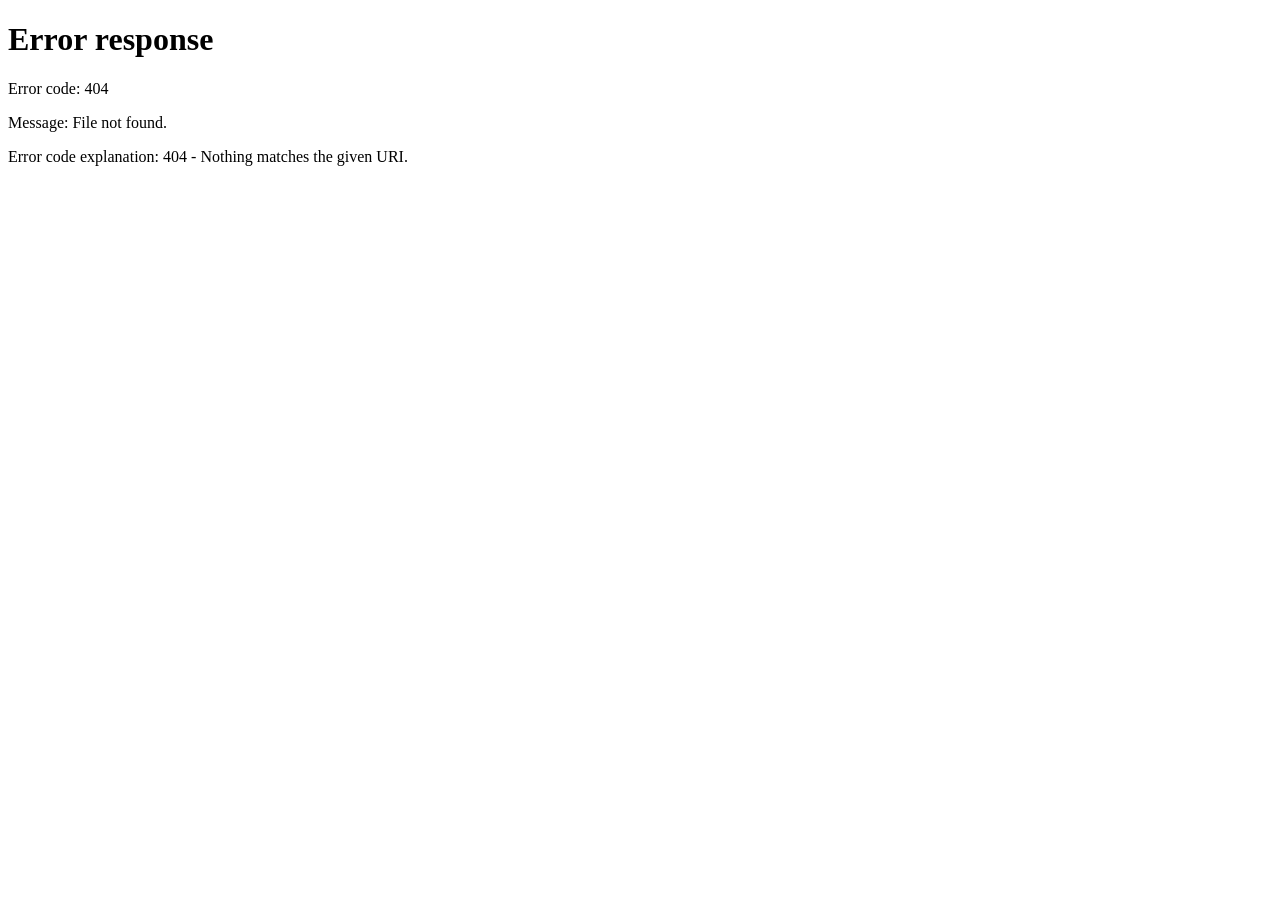
==== buku-kas.html @ f3f01710 "Add files via upload" ====
<!DOCTYPE html>
<html lang="id">
<head>
    <meta charset="UTF-8">
    <meta name="viewport" content="width=device-width, initial-scale=1">
    <meta name="theme-color" content="#27ae60">
    <title>SIFAHMI - Buku Kas</title>
    <style>
        :root {
            color-scheme: light;
            --green: #27ae60;
            --green-dark: #219150;
            --green-light: #e9f8ef;
            --ink: #2c3e50;
            --muted: #7f8c8d;
            --line: #dfe5e8;
            --page: #f4f7f9;
            --white: #ffffff;
            --danger: #e74c3c;
            --blue: #2980b9;
            --purple: #8e44ad;
        }

        * { box-sizing: border-box; margin: 0; padding: 0; }

        html, body {
            height: 100%;
            overflow: hidden;
            background: var(--page);
            color: var(--ink);
            font-family: "Segoe UI", Tahoma, Geneva, Verdana, sans-serif;
        }

        body { display: flex; flex-direction: column; }

        header.top-bar {
            flex-shrink: 0;
            background: var(--white);
            border-bottom: 1px solid var(--line);
            padding: 12px 24px;
            display: flex;
            align-items: center;
            justify-content: space-between;
            z-index: 10;
            box-shadow: 0 2px 10px rgba(0, 0, 0, 0.03);
        }

        .brand-header { display: flex; align-items: center; gap: 12px; }
        .brand-header img { width: 40px; height: 40px; object-fit: contain; }

        .brand-info h1 {
            font-size: 16px;
            color: var(--green);
            font-weight: 800;
            letter-spacing: 0.5px;
            line-height: 1.2;
            display: flex;
            align-items: center;
            gap: 6px;
            flex-wrap: wrap;
        }

        .brand-info h1 span.page-title-text { color: var(--ink); font-weight: 700; }
        .brand-info p { font-size: 10px; color: var(--muted); font-weight: 600; letter-spacing: 0.3px; text-transform: uppercase; margin-top: 2px; }

        .btn-back {
            display: flex;
            align-items: center;
            gap: 6px;
            padding: 8px 14px;
            border: 1px solid var(--line);
            border-radius: 8px;
            background: var(--white);
            color: var(--ink);
            text-decoration: none;
            font-size: 13px;
            font-weight: 600;
            transition: all 0.2s;
        }

        .btn-back:hover { border-color: var(--green); color: var(--green); background: var(--green-light); }

        main.container {
            flex: 1;
            display: flex;
            flex-direction: column;
            min-height: 0;
            max-width: 1100px;
            width: 100%;
            margin: 0 auto;
            padding: 16px;
        }

        .summary-grid {
            flex-shrink: 0;
            display: grid;
            grid-template-columns: repeat(auto-fit, minmax(180px, 1fr));
            gap: 10px;
            margin-bottom: 12px;
        }

        .summary-card {
            background: var(--white);
            border-radius: 12px;
            padding: 12px 14px;
            border: 1px solid var(--line);
            box-shadow: 0 2px 8px rgba(0, 0, 0, 0.02);
        }

        .summary-card label {
            font-size: 10px;
            font-weight: 700;
            color: var(--muted);
            text-transform: uppercase;
            letter-spacing: 0.5px;
            display: block;
            margin-bottom: 4px;
        }

        .summary-card .val { font-size: 16px; font-weight: 800; color: var(--ink); }
        .summary-card.saldo-awal .val { color: #d35400; }
        .summary-card.masuk .val { color: var(--blue); }
        .summary-card.infaq .val { color: var(--purple); }
        .summary-card.keluar .val { color: var(--danger); }
        .summary-card.saldo-akhir { background: var(--green-light); border-color: rgba(39, 174, 96, 0.3); }
        .summary-card.saldo-akhir .val { color: var(--green-dark); font-size: 18px; }

        .page-header {
            flex-shrink: 0;
            display: flex;
            align-items: center;
            justify-content: space-between;
            flex-wrap: wrap;
            gap: 10px;
            margin-bottom: 12px;
        }

        .action-buttons { display: flex; gap: 8px; flex-wrap: wrap; }

        .btn {
            min-height: 38px;
            padding: 0 14px;
            border: 0;
            border-radius: 8px;
            font: inherit;
            font-size: 13px;
            font-weight: 700;
            cursor: pointer;
            transition: all .2s;
            display: inline-flex;
            align-items: center;
            justify-content: center;
            gap: 6px;
        }

        .btn-primary { background: var(--green); color: #fff; }
        .btn-primary:hover { background: var(--green-dark); }
        .btn-infaq { background: var(--purple); color: #fff; }
        .btn-infaq:hover { background: #732d91; }
        .btn-secondary { background: #f0f3f5; color: var(--muted); }
        .btn-secondary:hover { background: #e2e7eb; color: var(--ink); }

        .card {
            flex: 1;
            display: flex;
            flex-direction: column;
            min-height: 0;
            background: var(--white);
            border-radius: 14px;
            padding: 16px;
            border: 1px solid var(--line);
            box-shadow: 0 4px 16px rgba(0, 0, 0, 0.03);
        }

        .filter-toolbar {
            flex-shrink: 0;
            display: flex;
            align-items: center;
            justify-content: space-between;
            gap: 10px;
            margin-bottom: 12px;
            flex-wrap: wrap;
        }

        .left-filters { display: flex; align-items: center; gap: 10px; flex-wrap: wrap; }

        .tab-group { display: flex; gap: 4px; background: #f0f3f5; padding: 3px; border-radius: 8px; }

        .tab-btn {
            border: 0;
            background: transparent;
            padding: 6px 12px;
            border-radius: 6px;
            font-size: 12px;
            font-weight: 700;
            color: var(--muted);
            cursor: pointer;
            transition: all 0.2s;
        }

        .tab-btn.active { background: var(--white); color: var(--green-dark); box-shadow: 0 1px 4px rgba(0,0,0,0.08); }

        .month-select {
            min-height: 34px;
            padding: 4px 10px;
            border: 1px solid var(--line);
            border-radius: 8px;
            background: #fff;
            color: var(--ink);
            font: inherit;
            font-size: 12px;
            font-weight: 600;
            outline: none;
        }

        .search-input {
            min-width: 180px;
            min-height: 34px;
            padding: 6px 12px;
            border: 1px solid var(--line);
            border-radius: 8px;
            outline: none;
            background: #fff;
            color: var(--ink);
            font: inherit;
            font-size: 12px;
        }

        .search-input:focus, .month-select:focus { border-color: var(--green); box-shadow: 0 0 0 3px rgba(39, 174, 96, .12); }

        .table-responsive {
            flex: 1;
            overflow-y: auto;
            overflow-x: auto;
            border-radius: 8px;
            border: 1px solid var(--line);
        }

        table { width: 100%; border-collapse: collapse; font-size: 13px; text-align: left; background: #fff; }

        th {
            position: sticky;
            top: 0;
            background: #f8fafc;
            color: var(--muted);
            font-weight: 700;
            text-transform: uppercase;
            font-size: 11px;
            letter-spacing: 0.5px;
            padding: 10px 12px;
            border-bottom: 1px solid var(--line);
            white-space: nowrap;
            z-index: 2;
        }

        td { padding: 10px 12px; border-bottom: 1px solid var(--line); color: var(--ink); vertical-align: middle; }

        tr.row-saldo-awal { background: #fffdf5; font-weight: 700; }
        tr.row-saldo-awal td { color: #d35400; border-bottom: 2px solid #f9e79f; }
        tr:last-child td { border-bottom: 0; }
        tr:hover td { background: #fcfdfe; }

        .badge-type { display: inline-block; padding: 3px 8px; border-radius: 10px; font-size: 10px; font-weight: 700; text-transform: uppercase; }
        .type-masuk { background: #e9f8ef; color: #1e8449; }
        .type-infaq { background: #f4ecf7; color: #8e44ad; }
        .type-keluar { background: #fdecea; color: #a93226; }
        .type-saldo { background: #fef5e7; color: #d35400; }

        .amount-in { color: #27ae60; font-weight: 700; }
        .amount-infaq { color: #8e44ad; font-weight: 700; }
        .amount-out { color: #e74c3c; font-weight: 700; }
        .amount-saldo { color: #d35400; font-weight: 700; }

        .btn-action-del {
            padding: 4px 8px;
            border: 1px solid #fadbd8;
            background: #fdecea;
            color: var(--danger);
            border-radius: 6px;
            cursor: pointer;
            font-size: 11px;
            font-weight: 600;
        }

        .btn-action-del:hover { background: var(--danger); color: #fff; }

        .modal-overlay {
            position: fixed;
            inset: 0;
            background: rgba(0, 0, 0, 0.45);
            backdrop-filter: blur(4px);
            display: grid;
            place-items: center;
            z-index: 1000;
            padding: 16px;
            opacity: 0;
            visibility: hidden;
            transition: all 0.25s ease;
        }

        .modal-overlay.active { opacity: 1; visibility: visible; }

        .modal-card {
            background: #fff;
            width: min(100%, 520px);
            max-height: 90vh;
            border-radius: 16px;
            box-shadow: 0 15px 35px rgba(0, 0, 0, 0.2);
            display: flex;
            flex-direction: column;
            overflow: hidden;
            transform: scale(0.95);
            transition: transform 0.25s ease;
        }

        .modal-overlay.active .modal-card { transform: scale(1); }

        .modal-header {
            flex-shrink: 0;
            padding: 14px 18px;
            border-bottom: 1px solid var(--line);
            display: flex;
            align-items: center;
            justify-content: space-between;
        }

        .modal-header h3 { font-size: 16px; color: var(--ink); font-weight: 700; }

        .btn-close-modal {
            background: transparent;
            border: none;
            font-size: 20px;
            color: var(--muted);
            cursor: pointer;
            padding: 2px 6px;
            border-radius: 6px;
        }

        .btn-close-modal:hover { background: #f0f3f5; color: var(--ink); }
        .modal-body { flex: 1; overflow-y: auto; padding: 16px 18px; }

        .field { margin-bottom: 12px; }

        label { display: block; margin-bottom: 5px; font-size: 12px; font-weight: 600; color: var(--ink); }
        label span.req { color: var(--danger); }

        input, select, textarea {
            width: 100%;
            min-height: 40px;
            padding: 8px 12px;
            border: 1px solid var(--line);
            border-radius: 8px;
            outline: none;
            background: #fff;
            color: var(--ink);
            font: inherit;
            font-size: 13px;
        }

        textarea { min-height: 60px; resize: vertical; }

        input:focus, select:focus, textarea:focus { border-color: var(--green); box-shadow: 0 0 0 3px rgba(39, 174, 96, .12); }

        .modal-footer {
            flex-shrink: 0;
            padding: 12px 18px;
            border-top: 1px solid var(--line);
            background: #fdfdfd;
            display: flex;
            justify-content: flex-end;
            gap: 8px;
        }

        .message { margin-bottom: 14px; padding: 10px 12px; border-radius: 8px; font-size: 12px; line-height: 1.4; }
        .message[hidden] { display: none !important; }
        .message.error { background: #fdecea; color: #a93226; border: 1px solid #fadbd8; }
        .message.success { background: #e9f8ef; color: #1e8449; border: 1px solid #d4efdf; }

        footer {
            flex-shrink: 0;
            background: var(--white);
            border-top: 1px solid var(--line);
            padding: 12px 16px;
            color: #95a5a6;
            text-align: center;
            font-size: 11px;
            line-height: 1.6;
        }
        footer strong { color: var(--muted); }
    </style>
</head>
<body>

    <header class="top-bar">
        <div class="brand-header">
            <img src="logo.png" alt="Logo YNHQ">
            <div class="brand-info">
                <h1>SIFAHMI <span class="page-title-text">- BUKU KAS</span></h1>
                <p>SYSTEM INFORMASI HAFALAN &amp; MUTABAAH ISLAMI</p>
            </div>
        </div>

        <div class="nav-actions">
            <a href="dashboard.html" class="btn-back">
                <svg width="16" height="16" viewBox="0 0 24 24" fill="none" stroke="currentColor" stroke-width="2.5" stroke-linecap="round" stroke-linejoin="round"><line x1="19" y1="12" x2="5" y2="12"/><polyline points="12 19 5 12 12 5"/></svg>
                <span>Dashboard</span>
            </a>
        </div>
    </header>

    <main class="container">
        
        <section class="summary-grid">
            <div class="summary-card saldo-awal">
                <label id="lbl-saldo-awal">Saldo Awal (Tgl 1)</label>
                <div class="val" id="summary-saldo-awal">Rp 0</div>
            </div>
            <div class="summary-card masuk">
                <label>Pemasukan Reguler</label>
                <div class="val" id="summary-masuk">Rp 0</div>
            </div>
            <div class="summary-card infaq">
                <label>Infaq &amp; Sedekah</label>
                <div class="val" id="summary-infaq">Rp 0</div>
            </div>
            <div class="summary-card keluar">
                <label>Pengeluaran</label>
                <div class="val" id="summary-keluar">Rp 0</div>
            </div>
            <div class="summary-card saldo-akhir">
                <label>Total Saldo Akhir</label>
                <div class="val" id="summary-saldo-akhir">Rp 0</div>
            </div>
        </section>

        <div class="page-header">
            <h2 style="font-size: 17px;">Buku Kas Utama &amp; Infaq</h2>
            <div class="action-buttons">
                <button class="btn btn-infaq" id="btn-open-infaq" type="button">
                    <svg width="16" height="16" viewBox="0 0 24 24" fill="none" stroke="currentColor" stroke-width="2.5" stroke-linecap="round" stroke-linejoin="round"><line x1="12" y1="5" x2="12" y2="19"/><line x1="5" y1="12" x2="19" y2="12"/></svg>
                    <span>+ Input Infaq Santri</span>
                </button>
                <button class="btn btn-primary" id="btn-open-kas" type="button">
                    <svg width="16" height="16" viewBox="0 0 24 24" fill="none" stroke="currentColor" stroke-width="2.5" stroke-linecap="round" stroke-linejoin="round"><line x1="12" y1="5" x2="12" y2="19"/><line x1="5" y1="12" x2="19" y2="12"/></svg>
                    <span>+ Transaksi Reguler</span>
                </button>
            </div>
        </div>

        <div class="message" id="global-alert" hidden></div>

        <section class="card">
            <div class="filter-toolbar">
                <div class="left-filters">
                    <div class="tab-group">
                        <button class="tab-btn active" data-tab="semua">Buku Kas Besar</button>
                        <button class="tab-btn" data-tab="reguler">Kas Reguler</button>
                        <button class="tab-btn" data-tab="infaq">Khusus Infaq</button>
                    </div>

                    <select id="month-filter" class="month-select">
                        <!-- Dynamic Month Filter -->
                    </select>
                </div>

                <input type="text" id="search-input" class="search-input" placeholder="Cari uraian transaksi...">
            </div>

            <div class="table-responsive">
                <table>
                    <thead>
                        <tr>
                            <th>No</th>
                            <th>Tanggal</th>
                            <th>Jenis</th>
                            <th>Donatur / Santri</th>
                            <th>Penerima / Kategori</th>
                            <th>Uraian Keterangan</th>
                            <th style="text-align: right;">Nominal (Rp)</th>
                            <th style="text-align: center;">Aksi</th>
                        </tr>
                    </thead>
                    <tbody id="kas-table-body">
                        <!-- Data Kas via Supabase -->
                    </tbody>
                </table>
            </div>
        </section>
    </main>

    <!-- Modal Transaksi Reguler -->
    <div class="modal-overlay" id="kas-modal" aria-hidden="true">
        <div class="modal-card">
            <div class="modal-header">
                <h3>Form Transaksi Kas Reguler</h3>
                <button type="button" class="btn-close-modal close-kas-modal">&times;</button>
            </div>

            <form id="kas-form" novalidate>
                <div class="modal-body">
                    <div class="message" id="kas-modal-alert" hidden></div>

                    <div class="field">
                        <label for="reg-jenis">Jenis Transaksi <span class="req">*</span></label>
                        <select id="reg-jenis" required>
                            <option value="MASUK">Pemasukan Reguler</option>
                            <option value="KELUAR">Pengeluaran</option>
                        </select>
                    </div>
                    <div class="field">
                        <label for="reg-tanggal">Tanggal Transaksi <span class="req">*</span></label>
                        <input id="reg-tanggal" type="date" required>
                    </div>
                    <div class="field">
                        <label for="reg-kategori">Kategori Transaksi <span class="req">*</span></label>
                        <select id="reg-kategori" required>
                            <option value="SPP / Syahriah">SPP / Syahriah Santri</option>
                            <option value="Pendaftaran">Pendaftaran Santri Baru</option>
                            <option value="Operasional Yayasan">Operasional Yayasan</option>
                            <option value="Konsumsi & Dapur">Konsumsi & Dapur</option>
                            <option value="Listrik & Air">Listrik, Air & Internet</option>
                            <option value="Lain-lain">Lain-lain</option>
                        </select>
                    </div>
                    <div class="field">
                        <label for="reg-nominal">Nominal Transaksi (Rp) <span class="req">*</span></label>
                        <input id="reg-nominal" type="number" min="1" placeholder="Contoh: 150000" required>
                    </div>
                    <div class="field">
                        <label for="reg-keterangan">Keterangan / Uraian <span class="req">*</span></label>
                        <textarea id="reg-keterangan" placeholder="Keterangan lengkap transaksi..." required></textarea>
                    </div>
                </div>

                <div class="modal-footer">
                    <button type="button" class="btn btn-secondary close-kas-modal">Batal</button>
                    <button type="submit" class="btn btn-primary" id="btn-submit-kas">Simpan Transaksi</button>
                </div>
            </form>
        </div>
    </div>

    <!-- Modal Input Infaq -->
    <div class="modal-overlay" id="infaq-modal" aria-hidden="true">
        <div class="modal-card">
            <div class="modal-header">
                <h3>Form Input Infaq Santri</h3>
                <button type="button" class="btn-close-modal close-infaq-modal">&times;</button>
            </div>

            <form id="infaq-form" novalidate>
                <div class="modal-body">
                    <div class="message" id="infaq-modal-alert" hidden></div>

                    <div class="field">
                        <label for="infaq-tanggal">Tanggal <span class="req">*</span></label>
                        <input id="infaq-tanggal" type="date" required>
                    </div>
                    <div class="field">
                        <label for="infaq-santri">Nama Santri <span class="req">*</span></label>
                        <select id="infaq-santri" required>
                            <!-- Diisi via Supabase -->
                        </select>
                    </div>
                    <div class="field">
                        <label for="infaq-nominal">Nominal Infaq (Rp) <span class="req">*</span></label>
                        <input id="infaq-nominal" type="number" min="1" placeholder="Contoh: 50000" required>
                    </div>
                    <div class="field">
                        <label for="infaq-penerima">Penerima Infaq (Asatidz / Pengurus) <span class="req">*</span></label>
                        <select id="infaq-penerima" required>
                            <option value="">-- Pilih Penerima --</option>
                            <option value="Ust. Ahmad Fauzi (Pengasuh)">Ust. Ahmad Fauzi (Pengasuh)</option>
                            <option value="Ust. Ridwan (Bendahara)">Ust. Ridwan (Bendahara)</option>
                            <option value="Ustdzh. Siti Maryam">Ustdzh. Siti Maryam</option>
                            <option value="Pengurus Yayasan / Admin">Pengurus Yayasan / Admin</option>
                        </select>
                    </div>
                    <div class="field">
                        <label for="infaq-keterangan">Keterangan / Uraian</label>
                        <textarea id="infaq-keterangan" placeholder="Contoh: Infaq harian / sedekah subuh (opsional)"></textarea>
                    </div>
                </div>

                <div class="modal-footer">
                    <button type="button" class="btn btn-secondary close-infaq-modal">Batal</button>
                    <button type="submit" class="btn btn-infaq" id="btn-submit-infaq">Simpan Infaq</button>
                </div>
            </form>
        </div>
    </div>

    <footer>
        <strong>© 2026 Manajemen Santri YAYASAN NUURU HIDAAYATIL QUR'AAN</strong> <br>Jln jend. AH Nasution Gg Jamaras 3 RT 003 / 001 Kel. Jatihandap Kec. Mandalajati Bandung 40195
    </footer>

    <script>
        "use strict";

        const SUPABASE_URL = "https://dfakfkngujlhbcrhxmmk.supabase.co";
        const SUPABASE_ANON_KEY = "eyJhbGciOiJIUzI1NiIsInR5cCI6IkpXVCJ9.eyJpc3MiOiJzdXBhYmFzZSIsInJlZiI6ImRmYWtma25ndWpsaGJjcmh4bW1rIiwicm9sZSI6ImFub24iLCJpYXQiOjE3OTM1Njg0ODAsImV4cCI6MjEwOTE0NDQ4MH0.BPCdp7Y4JLjLHdV4Rd1mRTkWwDctyD3qC-_aUFX_CS4";
        const SESSION_KEY = "ynhq-supabase-session";

        let currentTab = "semua";
        let selectedYearMonth = "";

        function checkAuth() {
            const sessionRaw = localStorage.getItem(SESSION_KEY);
            if (!sessionRaw) {
                window.location.href = "login.html";
            }
        }

        function getAuthToken() {
            const sessionRaw = localStorage.getItem(SESSION_KEY);
            if (!sessionRaw) return SUPABASE_ANON_KEY;
            try {
                const session = JSON.parse(sessionRaw);
                return session.access_token || SUPABASE_ANON_KEY;
            } catch (e) {
                return SUPABASE_ANON_KEY;
            }
        }

        async function supabaseFetch(path, options = {}) {
            const token = getAuthToken();
            const headers = {
                "apikey": SUPABASE_ANON_KEY,
                "Authorization": "Bearer " + token,
                "Content-Type": "application/json",
                "Prefer": options.prefer || "return=representation",
                ...options.headers
            };

            const response = await fetch(`${SUPABASE_URL}/rest/v1/${path}`, {
                method: options.method || "GET",
                headers: headers,
                body: options.body ? JSON.stringify(options.body) : null
            });

            if (!response.ok) {
                let errMessage = "Terjadi kesalahan pada Supabase.";
                try {
                    const errJson = await response.json();
                    errMessage = errJson.message || errJson.hint || errMessage;
                } catch (e) {}
                throw new Error(errMessage);
            }

            if (response.status === 204) return null;
            return await response.json();
        }

        function formatRupiah(number) {
            return new Intl.NumberFormat('id-ID', { style: 'currency', currency: 'IDR', maximumFractionDigits: 0 }).format(number);
        }

        function showGlobalAlert(msg, kind) {
            const alertBox = document.getElementById("global-alert");
            alertBox.textContent = msg;
            alertBox.className = "message " + kind;
            alertBox.hidden = false;
            setTimeout(() => { alertBox.hidden = true; }, 4000);
        }

        function showKasModalAlert(msg, kind) {
            const alertBox = document.getElementById("kas-modal-alert");
            alertBox.textContent = msg;
            alertBox.className = "message " + kind;
            alertBox.hidden = false;
        }

        function showInfaqModalAlert(msg, kind) {
            const alertBox = document.getElementById("infaq-modal-alert");
            alertBox.textContent = msg;
            alertBox.className = "message " + kind;
            alertBox.hidden = false;
        }

        // Populasikan Dropdown Santri Langsung dari Database Supabase
        async function populateSantriDropdown() {
            const select = document.getElementById("infaq-santri");
            select.innerHTML = `<option value="">-- Memuat Santri... --</option>`;

            try {
                const santriList = await supabaseFetch("santri?select=nis,nama_lengkap&order=nama_lengkap.asc");
                select.innerHTML = `<option value="">-- Pilih Santri --</option>`;

                santriList.forEach(s => {
                    const opt = document.createElement("option");
                    opt.value = `${s.nama_lengkap} (${s.nis})`;
                    opt.textContent = `${s.nama_lengkap} - NIS: ${s.nis}`;
                    select.appendChild(opt);
                });

                const optUmum = document.createElement("option");
                optUmum.value = "Hamba Allah / Donatur Umum";
                optUmum.textContent = "Hamba Allah / Donatur Umum";
                select.appendChild(optUmum);
            } catch (err) {
                select.innerHTML = `<option value="Hamba Allah / Donatur Umum">Hamba Allah / Donatur Umum</option>`;
            }
        }

        function initMonthFilter() {
            const select = document.getElementById("month-filter");
            select.innerHTML = "";

            const months = [
                "Januari", "Februari", "Maret", "April", "Mei", "Juni", 
                "Juli", "Agustus", "September", "Oktober", "November", "Desember"
            ];

            const now = new Date();
            const curYear = now.getFullYear();
            const curMonth = now.getMonth();

            for (let i = 0; i < 12; i++) {
                const d = new Date(curYear, curMonth - i, 1);
                const year = d.getFullYear();
                const month = String(d.getMonth() + 1).padStart(2, '0');
                const ym = `${year}-${month}`;

                const option = document.createElement("option");
                option.value = ym;
                option.textContent = `${months[d.getMonth()]} ${year}`;
                if (i === 0) {
                    option.selected = true;
                    selectedYearMonth = ym;
                }
                select.appendChild(option);
            }
        }

        async function calculateBalances(allData) {
            const [targetYear, targetMonth] = selectedYearMonth.split('-').map(Number);
            const startOfSelectedMonth = new Date(targetYear, targetMonth - 1, 1);

            let saldoAwalBulanLalu = 0;
            let totalMasukBulanIni = 0;
            let totalInfaqBulanIni = 0;
            let totalKeluarBulanIni = 0;

            allData.forEach(item => {
                const itemDate = new Date(item.tanggal);
                const itemNominal = Number(item.nominal);

                if (itemDate < startOfSelectedMonth) {
                    if (item.jenis === "MASUK" || item.jenis === "INFAQ") {
                        saldoAwalBulanLalu += itemNominal;
                    } else if (item.jenis === "KELUAR") {
                        saldoAwalBulanLalu -= itemNominal;
                    }
                } else if (itemDate.getFullYear() === targetYear && (itemDate.getMonth() + 1) === targetMonth) {
                    if (item.jenis === "MASUK") totalMasukBulanIni += itemNominal;
                    else if (item.jenis === "INFAQ") totalInfaqBulanIni += itemNominal;
                    else if (item.jenis === "KELUAR") totalKeluarBulanIni += itemNominal;
                }
            });

            const totalSaldoAkhir = saldoAwalBulanLalu + totalMasukBulanIni + totalInfaqBulanIni - totalKeluarBulanIni;

            document.getElementById("summary-saldo-awal").textContent = formatRupiah(saldoAwalBulanLalu);
            document.getElementById("summary-masuk").textContent = formatRupiah(totalMasukBulanIni);
            document.getElementById("summary-infaq").textContent = formatRupiah(totalInfaqBulanIni);
            document.getElementById("summary-keluar").textContent = formatRupiah(totalKeluarBulanIni);
            document.getElementById("summary-saldo-akhir").textContent = formatRupiah(totalSaldoAkhir);

            return { saldoAwalBulanLalu };
        }

        async function renderKasTable(filterQuery = "") {
            const tbody = document.getElementById("kas-table-body");
            tbody.innerHTML = `<tr><td colspan="8" style="text-align:center; padding: 20px;">Memuat transaksi kas...</td></tr>`;

            try {
                const data = await supabaseFetch("buku_kas?select=*&order=tanggal.asc");
                const { saldoAwalBulanLalu } = await calculateBalances(data);
                tbody.innerHTML = "";

                const [targetYear, targetMonth] = selectedYearMonth.split('-').map(Number);

                let monthFiltered = data.filter(item => {
                    const itemDate = new Date(item.tanggal);
                    return itemDate.getFullYear() === targetYear && (itemDate.getMonth() + 1) === targetMonth;
                });

                if (currentTab === "semua" || currentTab === "reguler") {
                    const trSaldoAwal = document.createElement("tr");
                    trSaldoAwal.className = "row-saldo-awal";
                    trSaldoAwal.innerHTML = `
                        <td>-</td>
                        <td>${selectedYearMonth}-01</td>
                        <td><span class="badge-type type-saldo">SALDO AWAL</span></td>
                        <td>System</td>
                        <td>Akumulasi Bulan Lalu</td>
                        <td>Saldo Akhir Bulan Sebelumnya (Saldo Awal Tgl 1)</td>
                        <td style="text-align: right;" class="amount-saldo">${formatRupiah(saldoAwalBulanLalu)}</td>
                        <td style="text-align: center;"><small style="color:var(--muted);">-</small></td>
                    `;
                    tbody.appendChild(trSaldoAwal);
                }

                let displayList = monthFiltered.filter(item => {
                    const searchMatch = item.keterangan.toLowerCase().includes(filterQuery.toLowerCase()) ||
                                        item.kategori.toLowerCase().includes(filterQuery.toLowerCase()) ||
                                        (item.donatur && item.donatur.toLowerCase().includes(filterQuery.toLowerCase())) ||
                                        (item.penerima && item.penerima.toLowerCase().includes(filterQuery.toLowerCase()));

                    if (!searchMatch) return false;

                    if (currentTab === "reguler") return item.jenis === "MASUK" || item.jenis === "KELUAR";
                    if (currentTab === "infaq") return item.jenis === "INFAQ";
                    return true;
                });

                if (displayList.length === 0 && currentTab === "infaq") {
                    tbody.innerHTML = `<tr><td colspan="8" style="text-align:center; color: var(--muted); padding: 20px;">Tidak ada transaksi infaq pada bulan ini.</td></tr>`;
                    return;
                }

                displayList.forEach((item, index) => {
                    const tr = document.createElement("tr");

                    let badgeClass = "type-masuk";
                    let amountClass = "amount-in";
                    let jenisLabel = "MASUK";

                    if (item.jenis === "INFAQ") {
                        badgeClass = "type-infaq";
                        amountClass = "amount-infaq";
                        jenisLabel = "INFAQ";
                    } else if (item.jenis === "KELUAR") {
                        badgeClass = "type-keluar";
                        amountClass = "amount-out";
                        jenisLabel = "KELUAR";
                    }

                    const prefixNominal = item.jenis === "KELUAR" ? "- " : "+ ";

                    tr.innerHTML = `
                        <td>${index + 1}</td>
                        <td>${item.tanggal}</td>
                        <td><span class="badge-type ${badgeClass}">${jenisLabel}</span></td>
                        <td><strong>${item.donatur || "-"}</strong></td>
                        <td>${item.penerima || item.kategori}</td>
                        <td>${item.keterangan}</td>
                        <td style="text-align: right;" class="${amountClass}">${prefixNominal}${formatRupiah(item.nominal)}</td>
                        <td style="text-align: center;">
                            <button class="btn-action-del" onclick="deleteTransaction(${item.id})">Hapus</button>
                        </td>
                    `;
                    tbody.appendChild(tr);
                });
            } catch (err) {
                showGlobalAlert(err.message, "error");
            }
        }

        async function deleteTransaction(id) {
            if (confirm("Apakah Anda yakin ingin menghapus transaksi ini?")) {
                try {
                    await supabaseFetch(`buku_kas?id=eq.${id}`, { method: "DELETE" });
                    renderKasTable(document.getElementById("search-input").value);
                    showGlobalAlert("Transaksi kas berhasil dihapus.", "success");
                } catch (err) {
                    showGlobalAlert(err.message, "error");
                }
            }
        }

        document.getElementById("month-filter").addEventListener("change", function(e) {
            selectedYearMonth = e.target.value;
            renderKasTable(document.getElementById("search-input").value);
        });

        document.querySelectorAll(".tab-btn").forEach(btn => {
            btn.addEventListener("click", function() {
                document.querySelectorAll(".tab-btn").forEach(b => b.classList.remove("active"));
                this.classList.add("active");
                currentTab = this.dataset.tab;
                renderKasTable(document.getElementById("search-input").value);
            });
        });

        const kasModal = document.getElementById("kas-modal");
        const infaqModal = document.getElementById("infaq-modal");

        function openKasModal() {
            document.getElementById("kas-form").reset();
            document.getElementById("reg-tanggal").valueAsDate = new Date();
            document.getElementById("kas-modal-alert").hidden = true;
            kasModal.classList.add("active");
        }

        function closeKasModal() { kasModal.classList.remove("active"); }

        function openInfaqModal() {
            document.getElementById("infaq-form").reset();
            document.getElementById("infaq-tanggal").valueAsDate = new Date();
            populateSantriDropdown();
            document.getElementById("infaq-modal-alert").hidden = true;
            infaqModal.classList.add("active");
        }

        function closeInfaqModal() { infaqModal.classList.remove("active"); }

        document.getElementById("btn-open-kas").addEventListener("click", openKasModal);
        document.getElementById("btn-open-infaq").addEventListener("click", openInfaqModal);

        document.querySelectorAll(".close-kas-modal").forEach(b => b.addEventListener("click", closeKasModal));
        document.querySelectorAll(".close-infaq-modal").forEach(b => b.addEventListener("click", closeInfaqModal));

        // Submit Form Kas Reguler
        document.getElementById("kas-form").addEventListener("submit", async function(e) {
            e.preventDefault();
            if (!this.reportValidity()) return;

            const submitBtn = document.getElementById("btn-submit-kas");
            submitBtn.disabled = true;

            const payload = {
                tanggal: document.getElementById("reg-tanggal").value,
                jenis: document.getElementById("reg-jenis").value,
                kategori: document.getElementById("reg-kategori").value,
                donatur: "-",
                penerima: document.getElementById("reg-kategori").value,
                nominal: Number(document.getElementById("reg-nominal").value),
                keterangan: document.getElementById("reg-keterangan").value.trim()
            };

            try {
                await supabaseFetch("buku_kas", { method: "POST", body: payload });
                closeKasModal();
                renderKasTable();
                showGlobalAlert("Transaksi kas reguler berhasil disimpan.", "success");
            } catch (err) {
                showKasModalAlert(err.message, "error");
            } finally {
                submitBtn.disabled = false;
            }
        });

        // Submit Form Infaq
        document.getElementById("infaq-form").addEventListener("submit", async function(e) {
            e.preventDefault();
            if (!this.reportValidity()) return;

            const submitBtn = document.getElementById("btn-submit-infaq");
            submitBtn.disabled = true;

            const santri = document.getElementById("infaq-santri").value;
            const nominal = Number(document.getElementById("infaq-nominal").value);
            const notes = document.getElementById("infaq-keterangan").value.trim();

            const payload = {
                tanggal: document.getElementById("infaq-tanggal").value,
                jenis: "INFAQ",
                kategori: "Infaq Santri",
                donatur: santri,
                penerima: document.getElementById("infaq-penerima").value,
                nominal: nominal,
                keterangan: notes ? `Infaq Santri: ${notes}` : `Infaq dari ${santri}`
            };

            try {
                await supabaseFetch("buku_kas", { method: "POST", body: payload });
                closeInfaqModal();
                renderKasTable();
                showGlobalAlert(`Berhasil mencatat infaq ${santri}`, "success");
            } catch (err) {
                showInfaqModalAlert(err.message, "error");
            } finally {
                submitBtn.disabled = false;
            }
        });

        document.getElementById("search-input").addEventListener("input", function(e) {
            renderKasTable(e.target.value);
        });

        checkAuth();
        initMonthFilter();
        renderKasTable();
    </script>
</body>
</html>
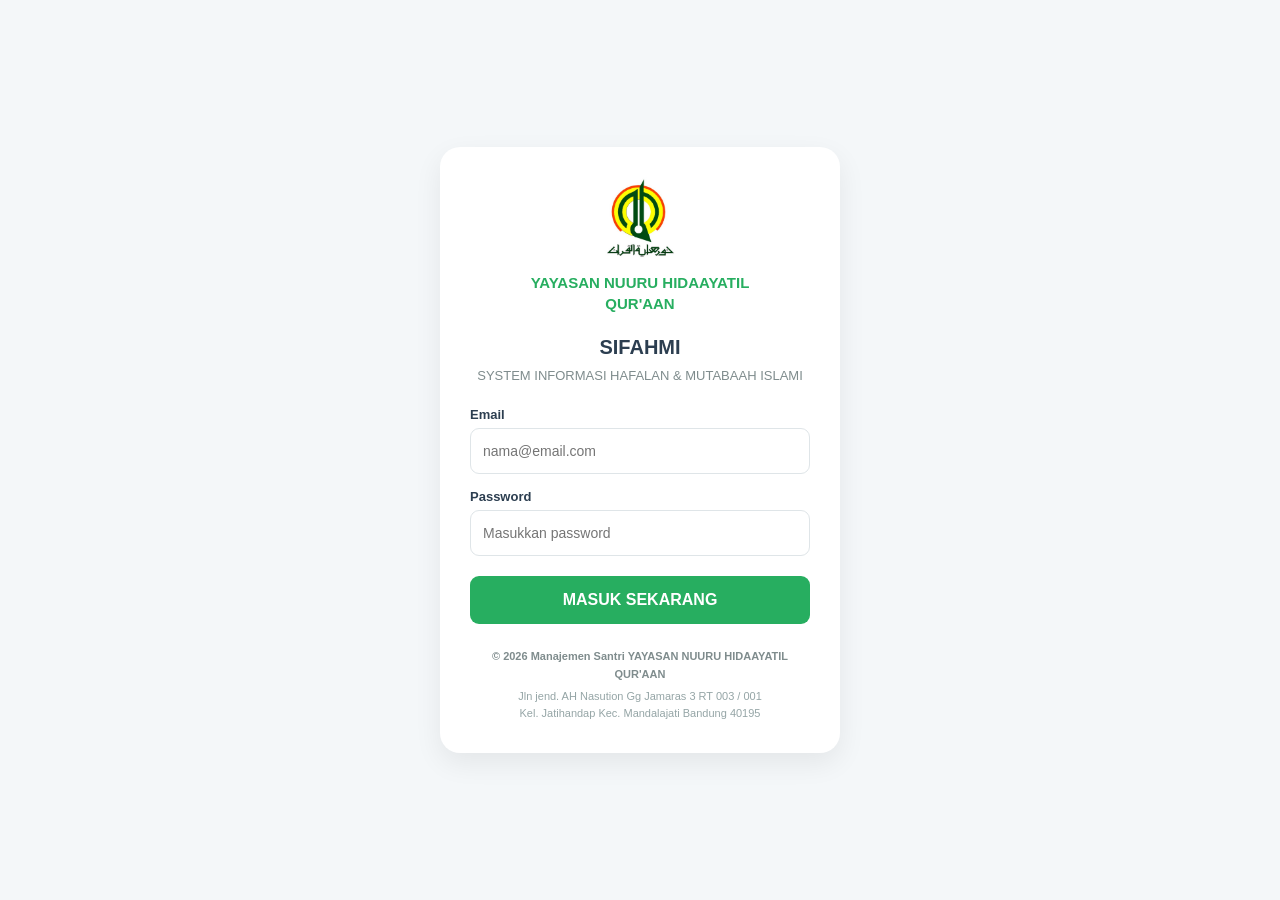
==== commit bf8201f3: "v.1.1" ====
--- a/buku-kas.html
+++ b/buku-kas.html
@@ -388,6 +388,8 @@
         }
         footer strong { color: var(--muted); }
     </style>
+    <link rel="stylesheet" href="./app-shell.css">
+    <script src="./app-shell.js" defer></script>
 </head>
 <body>
 
--- a/app-shell.css
+++ b/app-shell.css
@@ -0,0 +1,222 @@
+:root {
+    --app-sidebar-width: 260px;
+    --app-glass: rgba(255, 255, 255, 0.82);
+    --app-glass-border: rgba(255, 255, 255, 0.72);
+}
+
+html { height: 100%; }
+
+body {
+    display: flex !important;
+    flex-direction: row !important;
+    width: 100%;
+    height: 100vh;
+    min-height: 100vh;
+    overflow: hidden;
+}
+
+.app-shell-sidebar {
+    position: relative;
+    z-index: 20;
+    display: flex;
+    flex: 0 0 var(--app-sidebar-width);
+    flex-direction: column;
+    width: var(--app-sidebar-width);
+    height: 100vh;
+    overflow: hidden;
+    border-right: 1px solid var(--app-glass-border);
+    background:
+        radial-gradient(ellipse at 10% 0%, rgba(39, 174, 96, 0.12), transparent 42%),
+        var(--app-glass);
+    box-shadow: 12px 0 36px rgba(15, 23, 42, 0.08), inset -1px 0 rgba(255, 255, 255, 0.8);
+    -webkit-backdrop-filter: blur(24px) saturate(155%);
+    backdrop-filter: blur(24px) saturate(155%);
+    transition: flex-basis 0.25s ease, width 0.25s ease, transform 0.25s ease;
+}
+
+.app-sidebar-header {
+    display: flex;
+    align-items: center;
+    gap: 12px;
+    min-height: 82px;
+    padding: 18px;
+    border-bottom: 1px solid rgba(148, 163, 184, 0.18);
+}
+
+.app-sidebar-header img {
+    width: 42px;
+    height: 42px;
+    flex: 0 0 42px;
+    object-fit: contain;
+    filter: drop-shadow(0 5px 10px rgba(27, 94, 32, 0.15));
+}
+
+.app-sidebar-brand { min-width: 0; }
+.app-sidebar-brand strong { display: block; color: #1b5e20; font-size: 16px; font-weight: 850; letter-spacing: -0.3px; }
+.app-sidebar-brand span { display: block; margin-top: 3px; color: #64748b; font-size: 9px; font-weight: 800; letter-spacing: 0.8px; }
+
+.app-sidebar-nav {
+    display: flex;
+    flex: 1;
+    flex-direction: column;
+    gap: 5px;
+    overflow-y: auto;
+    padding: 14px 12px;
+}
+
+.app-nav-category {
+    margin: 14px 10px 5px;
+    color: #8391a3;
+    font-size: 9px;
+    font-weight: 850;
+    letter-spacing: 1px;
+}
+
+.app-nav-item {
+    display: flex;
+    align-items: center;
+    gap: 12px;
+    min-height: 44px;
+    padding: 10px 12px;
+    border: 1px solid transparent;
+    border-radius: 13px;
+    color: #334155;
+    font-size: 12.5px;
+    font-weight: 700;
+    text-decoration: none;
+    transition: color 0.2s ease, background 0.2s ease, border-color 0.2s ease, transform 0.2s ease;
+}
+
+.app-nav-item svg { width: 19px; height: 19px; flex: 0 0 19px; }
+.app-nav-item:hover { transform: translateX(2px); border-color: rgba(39, 174, 96, 0.12); background: rgba(39, 174, 96, 0.08); color: #1b5e20; }
+.app-nav-item.active {
+    border-color: rgba(255, 255, 255, 0.2);
+    background: linear-gradient(135deg, rgba(27, 94, 32, 0.97), rgba(39, 174, 96, 0.92));
+    color: #fff;
+    box-shadow: inset 0 1px rgba(255, 255, 255, 0.28), 0 8px 18px rgba(27, 94, 32, 0.2);
+}
+
+.app-sidebar-footer { padding: 12px; border-top: 1px solid rgba(148, 163, 184, 0.18); }
+.app-logout {
+    display: flex;
+    align-items: center;
+    justify-content: center;
+    gap: 9px;
+    width: 100%;
+    min-height: 42px;
+    border: 1px solid rgba(239, 68, 68, 0.15);
+    border-radius: 12px;
+    background: rgba(254, 242, 242, 0.8);
+    color: #dc2626;
+    font: inherit;
+    font-size: 12px;
+    font-weight: 750;
+    cursor: pointer;
+    transition: background 0.2s ease, color 0.2s ease;
+}
+.app-logout:hover { background: #dc2626; color: #fff; }
+.app-logout svg { width: 18px; height: 18px; flex: 0 0 18px; }
+
+.app-shell-content {
+    display: flex;
+    flex: 1 1 auto;
+    flex-direction: column;
+    width: 0;
+    min-width: 0;
+    height: 100vh;
+    overflow-x: hidden;
+    overflow-y: auto;
+}
+
+.app-shell-content > header.top-bar {
+    position: sticky;
+    top: 0;
+    z-index: 15;
+    gap: 12px;
+    border-bottom-color: rgba(226, 232, 240, 0.72);
+    background: rgba(255, 255, 255, 0.76);
+    box-shadow: 0 8px 26px rgba(15, 23, 42, 0.045);
+    -webkit-backdrop-filter: blur(18px) saturate(155%);
+    backdrop-filter: blur(18px) saturate(155%);
+}
+
+.app-menu-toggle {
+    display: inline-flex;
+    flex: 0 0 auto;
+    align-items: center;
+    justify-content: center;
+    width: 40px;
+    height: 40px;
+    padding: 0;
+    border: 1px solid rgba(148, 163, 184, 0.24);
+    border-radius: 12px;
+    background: rgba(255, 255, 255, 0.78);
+    color: #1b5e20;
+    box-shadow: inset 0 1px rgba(255, 255, 255, 0.9), 0 4px 12px rgba(15, 23, 42, 0.06);
+    cursor: pointer;
+}
+.app-menu-toggle:hover { background: #e9f8ef; }
+.app-menu-toggle svg { width: 20px; height: 20px; }
+
+.app-sidebar-overlay { display: none; }
+
+body.app-sidebar-collapsed .app-shell-sidebar { flex-basis: 78px; width: 78px; }
+body.app-sidebar-collapsed .app-sidebar-header { justify-content: center; padding: 16px 8px; }
+body.app-sidebar-collapsed .app-sidebar-brand,
+body.app-sidebar-collapsed .app-nav-category,
+body.app-sidebar-collapsed .app-nav-item span,
+body.app-sidebar-collapsed .app-logout span { display: none; }
+body.app-sidebar-collapsed .app-nav-item { justify-content: center; padding-right: 8px; padding-left: 8px; }
+body.app-sidebar-collapsed .app-logout { gap: 0; }
+
+@media (max-width: 767px) {
+    .app-shell-sidebar {
+        position: fixed;
+        top: 0;
+        bottom: 0;
+        left: 0;
+        width: min(86vw, 300px);
+        height: 100dvh;
+        transform: translateX(-105%);
+        z-index: 1002;
+        flex-basis: auto;
+        border-radius: 0 22px 22px 0;
+    }
+
+    .app-shell-sidebar.is-open { transform: translateX(0); }
+    .app-sidebar-overlay {
+        position: fixed;
+        inset: 0;
+        z-index: 1001;
+        display: block;
+        visibility: hidden;
+        background: rgba(15, 23, 42, 0.32);
+        opacity: 0;
+        -webkit-backdrop-filter: blur(5px);
+        backdrop-filter: blur(5px);
+        transition: opacity 0.25s ease, visibility 0.25s ease;
+    }
+    .app-sidebar-overlay.is-visible { visibility: visible; opacity: 1; }
+    body.app-sidebar-collapsed .app-shell-sidebar { width: min(86vw, 300px); }
+    body.app-sidebar-collapsed .app-sidebar-header { justify-content: flex-start; padding: 18px; }
+    body.app-sidebar-collapsed .app-sidebar-brand,
+    body.app-sidebar-collapsed .app-nav-category,
+    body.app-sidebar-collapsed .app-nav-item span,
+    body.app-sidebar-collapsed .app-logout span { display: initial; }
+    body.app-sidebar-collapsed .app-nav-category { display: block; }
+    body.app-sidebar-collapsed .app-nav-item { justify-content: flex-start; padding: 10px 12px; }
+    body.app-sidebar-collapsed .app-logout { gap: 9px; }
+
+    .app-shell-content > header.top-bar { padding-right: 14px; padding-left: 14px; }
+    .app-shell-content > header.top-bar .brand-header { min-width: 0; flex: 1 1 auto; }
+    .app-shell-content > header.top-bar .brand-info { min-width: 0; }
+    .app-shell-content > header.top-bar .brand-info h1 { font-size: 13px; }
+    .app-shell-content > header.top-bar .brand-info p { font-size: 8px; }
+    .app-shell-content > header.top-bar .btn-back { flex: 0 0 auto; padding: 7px 9px; font-size: 11px; }
+}
+
+@media print {
+    body { display: block !important; height: auto; min-height: 0; overflow: visible; }
+    .app-shell-sidebar, .app-sidebar-overlay, .app-menu-toggle { display: none !important; }
+    .app-shell-content { display: block; width: auto; height: auto; overflow: visible; }
+}
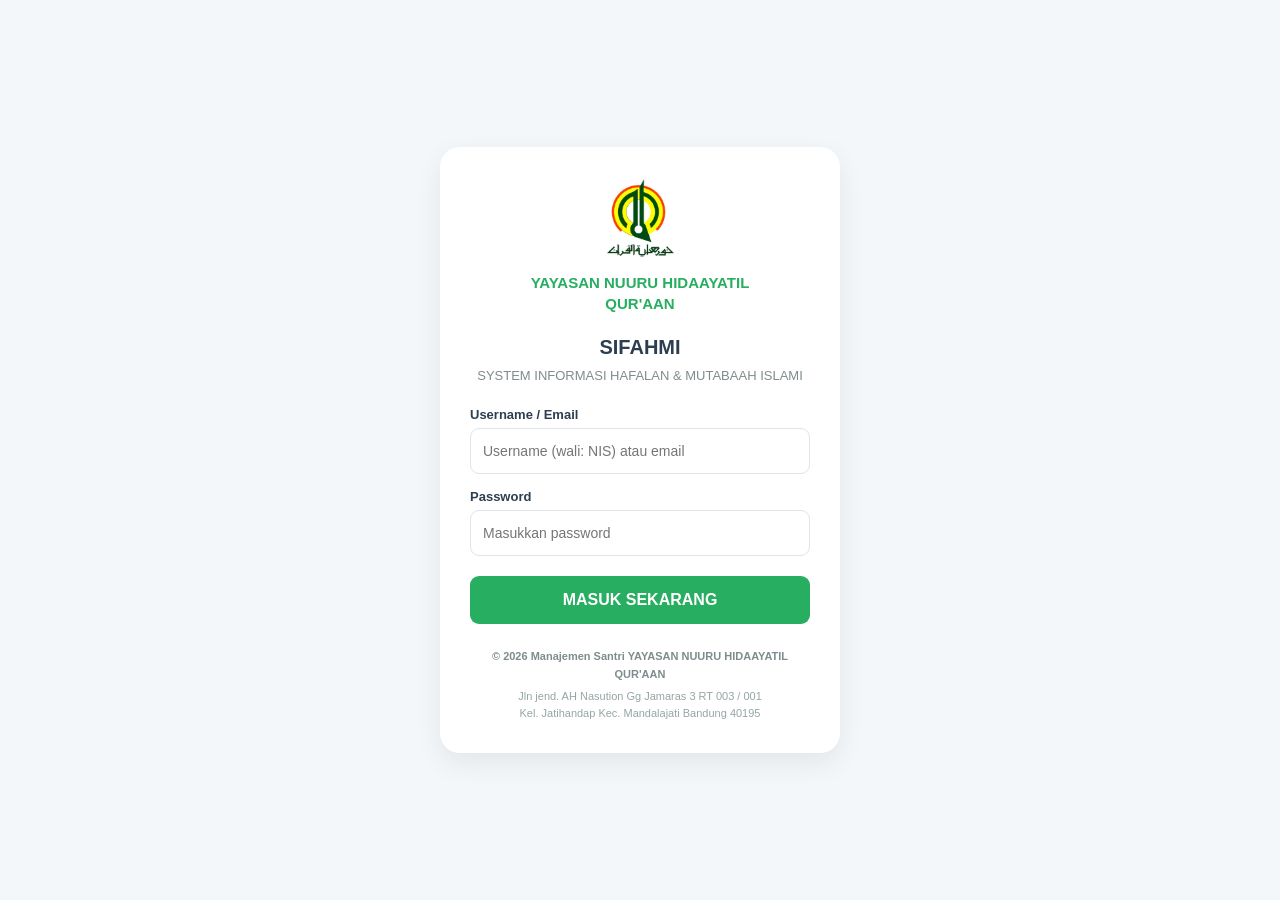
==== commit 26d81941: "v.1.2" ====
--- a/buku-kas.html
+++ b/buku-kas.html
@@ -390,6 +390,91 @@
     </style>
     <link rel="stylesheet" href="./app-shell.css">
     <script src="./app-shell.js" defer></script>
+    <style>
+        @media (max-width: 767px) {
+            html,
+            body {
+                height: auto;
+                min-height: 100%;
+                overflow-x: hidden;
+                overflow-y: auto;
+            }
+
+            body { min-height: 100dvh; }
+
+            .app-shell-content {
+                height: auto;
+                min-height: 100dvh;
+                overflow: visible;
+            }
+
+            main.container {
+                flex: 0 0 auto;
+                min-height: 0;
+                padding: 14px;
+            }
+
+            .summary-grid {
+                grid-template-columns: repeat(2, minmax(0, 1fr));
+                gap: 8px;
+            }
+
+            .summary-card {
+                min-width: 0;
+                padding: 10px;
+            }
+
+            .summary-card label {
+                font-size: 9px;
+                letter-spacing: 0.2px;
+            }
+
+            .summary-card .val { font-size: 14px; }
+            .summary-card.saldo-akhir { grid-column: 1 / -1; }
+            .summary-card.saldo-akhir .val { font-size: 17px; }
+
+            .page-header { align-items: flex-start; }
+            .page-header h2 { font-size: 16px !important; }
+            .action-buttons { width: 100%; }
+            .action-buttons .btn {
+                flex: 1 1 140px;
+                min-width: 0;
+                padding: 0 8px;
+                font-size: 11px;
+            }
+
+            .card {
+                flex: 0 0 auto;
+                min-height: 0;
+                padding: 12px;
+            }
+
+            .filter-toolbar { align-items: stretch; }
+            .left-filters { width: 100%; align-items: stretch; }
+            .tab-group { width: 100%; }
+            .tab-btn {
+                flex: 1 1 0;
+                min-width: 0;
+                padding: 7px 4px;
+                font-size: 10px;
+                white-space: nowrap;
+            }
+
+            .month-select,
+            .search-input {
+                width: 100%;
+                min-width: 0;
+            }
+
+            .table-responsive {
+                flex: 0 0 auto;
+                height: min(52vh, 420px);
+                min-height: 240px;
+            }
+
+            .table-responsive table { min-width: 850px; }
+        }
+    </style>
 </head>
 <body>
 
--- a/app-shell.css
+++ b/app-shell.css
@@ -9,6 +9,7 @@
 body {
     display: flex !important;
     flex-direction: row !important;
+    margin: 0;
     width: 100%;
     height: 100vh;
     min-height: 100vh;
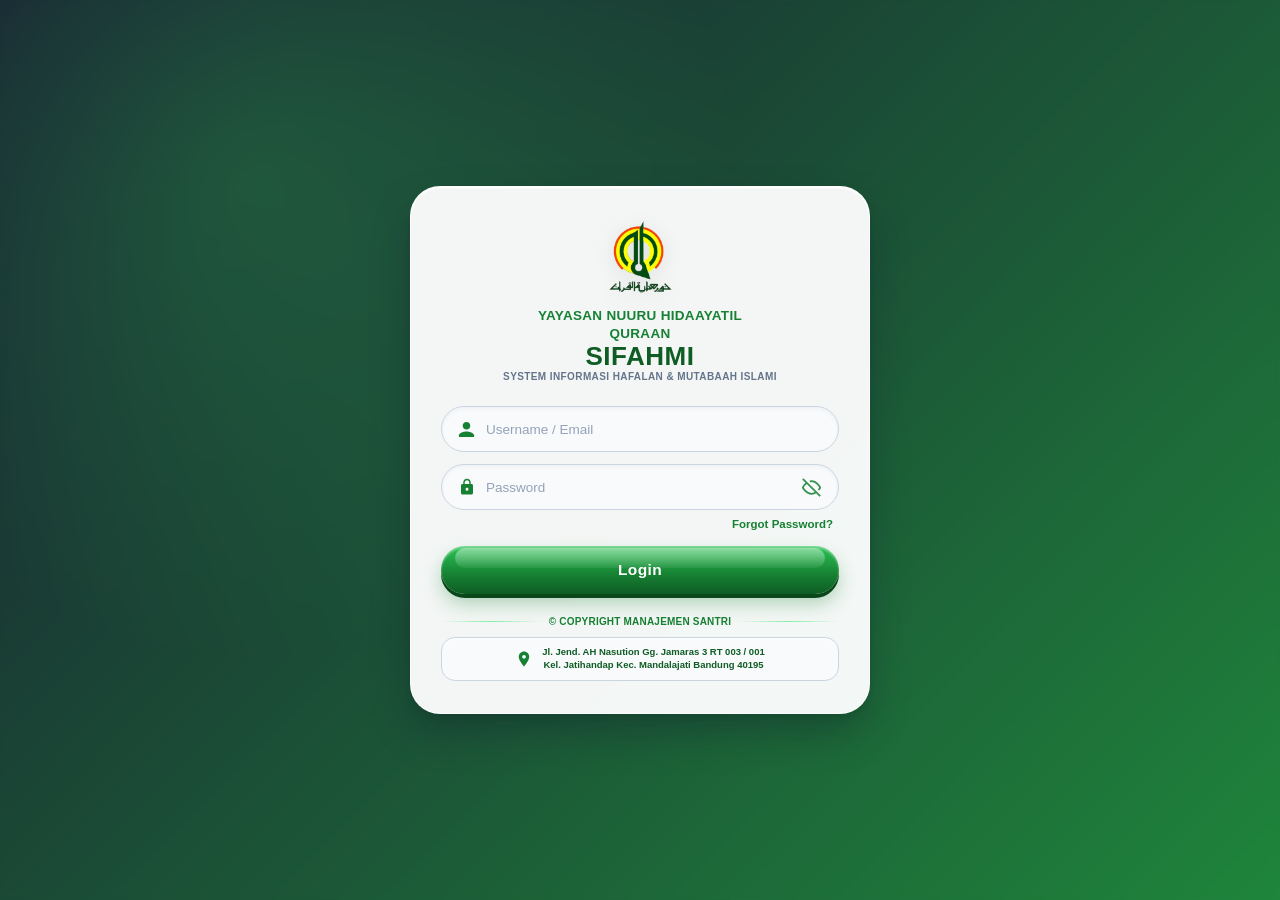
==== commit 777b9be1: "v.1.2" ====
--- a/buku-kas.html
+++ b/buku-kas.html
@@ -283,6 +283,47 @@
         }
 
         .btn-action-del:hover { background: var(--danger); color: #fff; }
+        .btn-action-receipt {
+            padding: 6px 9px;
+            border: 1px solid #bbf7d0;
+            background: #e8f7ed;
+            color: #166534;
+            border-radius: 6px;
+            cursor: pointer;
+            font-size: 11px;
+            font-weight: 700;
+            margin-right: 4px;
+        }
+        .btn-action-receipt:hover { background: #dcfce7; }
+        .receipt-paper { max-width: 680px; margin: 0 auto; border: 1px solid #cbd5e1; padding: 28px; color: #1f2937; font: 14px Arial, sans-serif; }
+        .receipt-paper header { text-align: center; border-bottom: 2px solid #166534; padding-bottom: 16px; }
+        .receipt-paper h2 { margin: 22px 0 7px; color: #166534; text-align: center; }
+        .receipt-paper header p, .receipt-number { color: #64748b; font-size: 12px; text-align: center; }
+        .receipt-paper dl { display: grid; grid-template-columns: 150px 1fr; gap: 12px; margin: 24px 0; }
+        .receipt-paper dt { color: #64748b; }
+        .receipt-paper dd { margin: 0; font-weight: 600; overflow-wrap: anywhere; }
+        .receipt-amount { padding: 17px; border: 1px solid #bbf7d0; border-radius: 8px; background: #f0fdf4; text-align: center; }
+        .receipt-amount strong { display: block; margin-top: 7px; color: #166534; font-size: 23px; }
+        .receipt-signatures { display: grid; grid-template-columns: 1fr 1fr; gap: 34px; margin-top: 48px; text-align: center; }
+        .receipt-signatures div { min-height: 65px; padding-top: 9px; border-top: 1px solid #94a3b8; }
+        .receipt-actions { display: flex; justify-content: center; flex-wrap: wrap; gap: 8px; margin-top: 18px; }
+        .receipt-row td { padding: 14px; background: #f8fafc; }
+
+        @media print {
+            body * { visibility: hidden !important; }
+            body.printing-receipt, body.printing-receipt * { visibility: hidden !important; }
+            body.printing-receipt .receipt-row.is-printing,
+            body.printing-receipt .receipt-row.is-printing * { visibility: visible !important; }
+            body.printing-receipt .receipt-row.is-printing { position: fixed; inset: 0; display: block !important; width: 100%; background: #fff; }
+            body.printing-receipt .receipt-row.is-printing td { display: block; border: 0; }
+            body.printing-receipt .receipt-paper { position: fixed; inset: 0; max-width: none; border: 0; }
+            .receipt-actions { display: none !important; }
+            body.printing-receipt, body.printing-receipt .app-shell-content { display: block !important; width: auto; height: auto; overflow: visible !important; }
+        }
+        @media (max-width: 520px) {
+            .receipt-paper { padding: 18px; }
+            .receipt-paper dl { grid-template-columns: 120px 1fr; }
+        }
 
         .modal-overlay {
             position: fixed;
@@ -608,6 +649,10 @@
                             <option value="Listrik & Air">Listrik, Air & Internet</option>
                             <option value="Lain-lain">Lain-lain</option>
                         </select>
+                    </div>
+                    <div class="field">
+                        <label for="reg-pihak" id="reg-pihak-label">Nama pemberi dana <span class="req">*</span></label>
+                        <input id="reg-pihak" type="text" maxlength="120" placeholder="Nama pemberi dana" required>
                     </div>
                     <div class="field">
                         <label for="reg-nominal">Nominal Transaksi (Rp) <span class="req">*</span></label>
@@ -690,6 +735,7 @@
 
         let currentTab = "semua";
         let selectedYearMonth = "";
+        let cachedTransactions = [];
 
         function checkAuth() {
             const sessionRaw = localStorage.getItem(SESSION_KEY);
@@ -740,6 +786,257 @@
 
         function formatRupiah(number) {
             return new Intl.NumberFormat('id-ID', { style: 'currency', currency: 'IDR', maximumFractionDigits: 0 }).format(number);
+        }
+
+        function escapeHtml(value) {
+            return String(value ?? "").replace(/[&<>"']/g, character => ({
+                "&": "&amp;",
+                "<": "&lt;",
+                ">": "&gt;",
+                '"': "&quot;",
+                "'": "&#39;"
+            })[character]);
+        }
+
+        function openDigitalReceipt(item) {
+            const isExpense = item.jenis === "KELUAR";
+            const receiptTitle = isExpense ? "Bukti Pengeluaran" : "Tanda Terima";
+            const receiptNumber = `KAS-${item.id}`;
+            const transactionDate = new Date(`${item.tanggal}T00:00:00`).toLocaleDateString("id-ID", {
+                day: "numeric",
+                month: "long",
+                year: "numeric"
+            });
+            const partyLabel = isExpense ? "Penerima dana" : "Diterima dari";
+            const partyName = isExpense
+                ? (item.penerima && item.penerima !== item.kategori ? item.penerima : "-")
+                : (item.donatur || "-");
+            const paymentStatus = isExpense ? "DIBAYARKAN" : "TELAH DITERIMA";
+            return `
+                <article class="receipt-paper">
+                    <header><h2>YAYASAN NUURU HIDAAYATIL QUR'AAN</h2><p>SIFAHMI • Bandung</p></header>
+                    <h2>${escapeHtml(receiptTitle)}</h2>
+                    <p class="receipt-number">Nomor: ${escapeHtml(receiptNumber)} • Tanggal: ${escapeHtml(transactionDate)}</p>
+                    <dl>
+                        <dt>Jenis transaksi</dt><dd>${escapeHtml(item.jenis === "INFAQ" ? "Infaq / Sedekah" : isExpense ? "Pengeluaran" : "Pemasukan")}</dd>
+                        <dt>${escapeHtml(partyLabel)}</dt><dd>${escapeHtml(partyName || "-")}</dd>
+                        <dt>Kategori</dt><dd>${escapeHtml(item.kategori || "-")}</dd>
+                        <dt>Keterangan</dt><dd>${escapeHtml(item.keterangan || "-")}</dd>
+                        ${item.penerima && !isExpense ? `<dt>Diterima oleh</dt><dd>${escapeHtml(item.penerima)}</dd>` : ""}
+                    </dl>
+                    <div class="receipt-amount">${escapeHtml(paymentStatus)}<strong>${escapeHtml(formatRupiah(item.nominal))}</strong></div>
+                    <div class="receipt-signatures"><div>Pemberi / Pembayar</div><div>Penerima / Bendahara</div></div>
+                </article>
+                <div class="receipt-actions">
+                    <button class="btn btn-primary" type="button" data-print-receipt>Cetak / Simpan PDF</button>
+                    <button class="btn btn-secondary" type="button" data-download-receipt>Unduh JPG</button>
+                    <button class="btn btn-secondary" type="button" data-share-receipt>Bagikan JPG</button>
+                    <a class="btn btn-secondary" data-whatsapp-link target="_blank" rel="noopener noreferrer">Buka WhatsApp (pilih penerima)</a>
+                    <button class="btn btn-secondary" type="button" data-close-receipt>Tutup Nota</button>
+                </div>`;
+        }
+
+        function receiptMessage(item) {
+            const transactionType = item.jenis === "KELUAR" ? "bukti pengeluaran" : "bukti penerimaan";
+            return `Assalamu'alaikum, berikut ${transactionType} ${item.kategori || "transaksi"} sebesar ${formatRupiah(item.nominal)}. Nomor nota KAS-${item.id}, tanggal ${item.tanggal}.`;
+        }
+
+        function wrapCanvasText(context, text, maxWidth) {
+            const words = String(text || "-").split(/\s+/);
+            const lines = [];
+            let line = "";
+            words.forEach(word => {
+                if (context.measureText(word).width > maxWidth) {
+                    if (line) lines.push(line);
+                    line = "";
+                    let segment = "";
+                    for (const character of word) {
+                        if (context.measureText(segment + character).width > maxWidth && segment) {
+                            lines.push(segment);
+                            segment = character;
+                        } else {
+                            segment += character;
+                        }
+                    }
+                    line = segment;
+                } else {
+                    const candidate = line ? `${line} ${word}` : word;
+                    if (context.measureText(candidate).width > maxWidth && line) {
+                        lines.push(line);
+                        line = word;
+                    } else {
+                        line = candidate;
+                    }
+                }
+            });
+            if (line) lines.push(line);
+            return lines.length ? lines : ["-"];
+        }
+
+        async function createReceiptJpg(item) {
+            const canvas = document.createElement("canvas");
+            const width = 1080;
+            const padding = 72;
+            canvas.width = width;
+            const context = canvas.getContext("2d");
+            if (!context) throw new Error("Browser tidak dapat membuat gambar nota.");
+
+            const isExpense = item.jenis === "KELUAR";
+            const partyName = isExpense
+                ? (item.penerima && item.penerima !== item.kategori ? item.penerima : "-")
+                : (item.donatur || "-");
+            const fields = [
+                ["Jenis transaksi", item.jenis === "INFAQ" ? "Infaq / Sedekah" : isExpense ? "Pengeluaran" : "Pemasukan"],
+                [isExpense ? "Penerima dana" : "Diterima dari", partyName],
+                ["Kategori", item.kategori || "-"],
+                ["Keterangan", item.keterangan || "-"],
+                ...(!isExpense && item.penerima ? [["Diterima oleh", item.penerima]] : []),
+            ];
+            context.font = "26px Arial";
+            const valueLines = fields.map(([, value]) => wrapCanvasText(context, value, width - padding * 2 - 270));
+            const detailsHeight = valueLines.reduce((total, lines) => total + Math.max(1, lines.length) * 40 + 22, 0);
+            canvas.height = 390 + detailsHeight + 260;
+            const drawContext = canvas.getContext("2d");
+            if (!drawContext) throw new Error("Browser tidak dapat membuat gambar nota.");
+
+            drawContext.fillStyle = "#ffffff";
+            drawContext.fillRect(0, 0, width, canvas.height);
+            drawContext.fillStyle = "#166534";
+            drawContext.textAlign = "center";
+            drawContext.font = "bold 34px Arial";
+            drawContext.fillText("YAYASAN NUURU HIDAAYATIL QUR'AAN", width / 2, 92);
+            drawContext.fillStyle = "#64748b";
+            drawContext.font = "23px Arial";
+            drawContext.fillText("SIFAHMI • Bandung", width / 2, 132);
+            drawContext.fillStyle = "#166534";
+            drawContext.fillRect(padding, 165, width - padding * 2, 3);
+
+            drawContext.fillStyle = "#166534";
+            drawContext.font = "bold 42px Arial";
+            drawContext.fillText(isExpense ? "BUKTI PENGELUARAN" : "TANDA TERIMA", width / 2, 235);
+            drawContext.fillStyle = "#64748b";
+            drawContext.font = "22px Arial";
+            const dateLabel = new Date(`${item.tanggal}T00:00:00`).toLocaleDateString("id-ID", {
+                day: "numeric",
+                month: "long",
+                year: "numeric",
+            });
+            drawContext.fillText(`Nomor: KAS-${item.id}  •  Tanggal: ${dateLabel}`, width / 2, 278);
+
+            let y = 355;
+            fields.forEach(([label], index) => {
+                const lines = valueLines[index];
+                drawContext.textAlign = "left";
+                drawContext.fillStyle = "#64748b";
+                drawContext.font = "24px Arial";
+                drawContext.fillText(label, padding, y);
+                drawContext.fillStyle = "#1f2937";
+                drawContext.font = "bold 25px Arial";
+                lines.forEach((line, lineIndex) => {
+                    drawContext.fillText(line, padding + 270, y + lineIndex * 38);
+                });
+                y += Math.max(1, lines.length) * 40 + 22;
+            });
+
+            y += 14;
+            drawContext.fillStyle = "#f0fdf4";
+            drawContext.fillRect(padding, y, width - padding * 2, 132);
+            drawContext.strokeStyle = "#bbf7d0";
+            drawContext.strokeRect(padding, y, width - padding * 2, 132);
+            drawContext.textAlign = "center";
+            drawContext.fillStyle = "#166534";
+            drawContext.font = "bold 23px Arial";
+            drawContext.fillText(isExpense ? "DIBAYARKAN" : "TELAH DITERIMA", width / 2, y + 44);
+            drawContext.font = "bold 39px Arial";
+            drawContext.fillText(formatRupiah(item.nominal), width / 2, y + 96);
+
+            y += 205;
+            drawContext.textAlign = "center";
+            drawContext.fillStyle = "#1f2937";
+            drawContext.font = "22px Arial";
+            drawContext.fillText("Pemberi / Pembayar", width / 4, y);
+            drawContext.fillText("Penerima / Bendahara", width * 3 / 4, y);
+            drawContext.strokeStyle = "#94a3b8";
+            drawContext.beginPath();
+            drawContext.moveTo(padding, y + 28);
+            drawContext.lineTo(width / 2 - 24, y + 28);
+            drawContext.moveTo(width / 2 + 24, y + 28);
+            drawContext.lineTo(width - padding, y + 28);
+            drawContext.stroke();
+
+            return new Promise((resolve, reject) => {
+                canvas.toBlob(blob => {
+                    if (blob) resolve(blob);
+                    else reject(new Error("Gambar nota gagal dibuat."));
+                }, "image/jpeg", 0.92);
+            });
+        }
+
+        function downloadReceiptJpg(blob, item) {
+            const link = document.createElement("a");
+            const safeId = String(item.id).replace(/[^a-zA-Z0-9_-]/g, "");
+            const url = URL.createObjectURL(blob);
+            link.href = url;
+            link.download = `Nota-KAS-${safeId}.jpg`;
+            document.body.appendChild(link);
+            link.click();
+            link.remove();
+            window.setTimeout(() => URL.revokeObjectURL(url), 1000);
+        }
+
+        function santriNisFromDonatur(donatur) {
+            const match = String(donatur || "").match(/\(([^()]*)\)\s*$/);
+            return match ? match[1].trim() : "";
+        }
+
+        async function configureReceiptWhatsApp(item, link) {
+            const message = receiptMessage(item);
+            link.href = `https://wa.me/?text=${encodeURIComponent(message)}`;
+            const nis = santriNisFromDonatur(item.donatur);
+            link.textContent = nis ? "Memuat nomor WhatsApp wali..." : "Buka WhatsApp (pilih penerima)";
+            if (!nis) {
+                return;
+            }
+            try {
+                const santri = await supabaseFetch(
+                    `santri?select=no_hp&nis=eq.${encodeURIComponent(nis)}&limit=1`
+                );
+                const phone = String(santri?.[0]?.no_hp || "").replace(/\D/g, "");
+                const whatsappPhone = phone.startsWith("0") ? `62${phone.slice(1)}` :
+                    phone.startsWith("8") ? `62${phone}` : phone;
+                if (whatsappPhone) {
+                    link.href = `https://wa.me/${whatsappPhone}?text=${encodeURIComponent(message)}`;
+                    link.textContent = "Chat WhatsApp Wali";
+                } else {
+                    link.textContent = "Buka WhatsApp (pilih penerima)";
+                }
+            } catch (error) {
+                showGlobalAlert(`Nomor WhatsApp wali tidak dapat dimuat: ${error.message}`, "error");
+            }
+        }
+
+        async function shareReceiptJpg(item) {
+            const blob = await createReceiptJpg(item);
+            const safeId = String(item.id).replace(/[^a-zA-Z0-9_-]/g, "");
+            const fileName = `Nota-KAS-${safeId}.jpg`;
+            if (typeof File === "function" && navigator.share && navigator.canShare) {
+                const file = new File([blob], fileName, { type: "image/jpeg" });
+                if (navigator.canShare({ files: [file] })) {
+                    try {
+                        await navigator.share({
+                            files: [file],
+                            title: `Nota KAS-${item.id}`,
+                            text: receiptMessage(item),
+                        });
+                        return;
+                    } catch (error) {
+                        if (error.name === "AbortError") return;
+                        throw error;
+                    }
+                }
+            }
+            downloadReceiptJpg(blob, item);
+            showGlobalAlert("JPG diunduh. Buka tautan WhatsApp pada nota lalu lampirkan file JPG sebelum mengirim.", "success");
         }
 
         function showGlobalAlert(msg, kind) {
@@ -862,6 +1159,7 @@
 
             try {
                 const data = await supabaseFetch("buku_kas?select=*&order=tanggal.asc");
+                cachedTransactions = Array.isArray(data) ? data : [];
                 const { saldoAwalBulanLalu } = await calculateBalances(data);
                 tbody.innerHTML = "";
 
@@ -889,10 +1187,8 @@
                 }
 
                 let displayList = monthFiltered.filter(item => {
-                    const searchMatch = item.keterangan.toLowerCase().includes(filterQuery.toLowerCase()) ||
-                                        item.kategori.toLowerCase().includes(filterQuery.toLowerCase()) ||
-                                        (item.donatur && item.donatur.toLowerCase().includes(filterQuery.toLowerCase())) ||
-                                        (item.penerima && item.penerima.toLowerCase().includes(filterQuery.toLowerCase()));
+                    const searchMatch = [item.keterangan, item.kategori, item.donatur, item.penerima]
+                        .some(value => String(value || "").toLowerCase().includes(filterQuery.toLowerCase()));
 
                     if (!searchMatch) return false;
 
@@ -927,14 +1223,15 @@
 
                     tr.innerHTML = `
                         <td>${index + 1}</td>
-                        <td>${item.tanggal}</td>
+                        <td>${escapeHtml(item.tanggal)}</td>
                         <td><span class="badge-type ${badgeClass}">${jenisLabel}</span></td>
-                        <td><strong>${item.donatur || "-"}</strong></td>
-                        <td>${item.penerima || item.kategori}</td>
-                        <td>${item.keterangan}</td>
+                        <td><strong>${escapeHtml(item.donatur || "-")}</strong></td>
+                        <td>${escapeHtml(item.penerima || item.kategori || "-")}</td>
+                        <td>${escapeHtml(item.keterangan || "-")}</td>
                         <td style="text-align: right;" class="${amountClass}">${prefixNominal}${formatRupiah(item.nominal)}</td>
                         <td style="text-align: center;">
-                            <button class="btn-action-del" onclick="deleteTransaction(${item.id})">Hapus</button>
+                            <button class="btn-action-receipt" type="button" data-receipt-id="${escapeHtml(item.id)}">Nota</button>
+                            <button class="btn-action-del" type="button" data-delete-id="${escapeHtml(item.id)}">Hapus</button>
                         </td>
                     `;
                     tbody.appendChild(tr);
@@ -947,7 +1244,7 @@
         async function deleteTransaction(id) {
             if (confirm("Apakah Anda yakin ingin menghapus transaksi ini?")) {
                 try {
-                    await supabaseFetch(`buku_kas?id=eq.${id}`, { method: "DELETE" });
+                    await supabaseFetch(`buku_kas?id=eq.${encodeURIComponent(id)}`, { method: "DELETE" });
                     renderKasTable(document.getElementById("search-input").value);
                     showGlobalAlert("Transaksi kas berhasil dihapus.", "success");
                 } catch (err) {
@@ -955,6 +1252,85 @@
                 }
             }
         }
+
+        document.getElementById("kas-table-body").addEventListener("click", async function(event) {
+            const printButton = event.target.closest("[data-print-receipt]");
+            if (printButton) {
+                const receiptRow = printButton.closest(".receipt-row");
+                receiptRow.classList.add("is-printing");
+                document.body.classList.add("printing-receipt");
+                window.print();
+                receiptRow.classList.remove("is-printing");
+                document.body.classList.remove("printing-receipt");
+                return;
+            }
+            const downloadButton = event.target.closest("[data-download-receipt]");
+            if (downloadButton) {
+                const item = cachedTransactions.find(transaction =>
+                    String(transaction.id) === downloadButton.closest(".receipt-row").dataset.transactionId);
+                if (!item) {
+                    showGlobalAlert("Data transaksi untuk nota tidak ditemukan. Muat ulang halaman.", "error");
+                    return;
+                }
+                try {
+                    downloadReceiptJpg(await createReceiptJpg(item), item);
+                } catch (error) {
+                    showGlobalAlert(error.message, "error");
+                }
+                return;
+            }
+            const shareButton = event.target.closest("[data-share-receipt]");
+            if (shareButton) {
+                const item = cachedTransactions.find(transaction =>
+                    String(transaction.id) === shareButton.closest(".receipt-row").dataset.transactionId);
+                if (!item) {
+                    showGlobalAlert("Data transaksi untuk nota tidak ditemukan. Muat ulang halaman.", "error");
+                    return;
+                }
+                try {
+                    await shareReceiptJpg(item);
+                } catch (error) {
+                    showGlobalAlert(error.message, "error");
+                }
+                return;
+            }
+            const closeReceiptButton = event.target.closest("[data-close-receipt]");
+            if (closeReceiptButton) {
+                const receiptRow = closeReceiptButton.closest(".receipt-row");
+                const transactionRow = receiptRow.previousElementSibling;
+                receiptRow.remove();
+                transactionRow.querySelector("[data-receipt-id]").textContent = "Nota";
+                return;
+            }
+            const receiptButton = event.target.closest("[data-receipt-id]");
+            if (receiptButton) {
+                const item = cachedTransactions.find(transaction =>
+                    String(transaction.id) === receiptButton.dataset.receiptId);
+                if (!item) {
+                    showGlobalAlert("Data transaksi untuk nota tidak ditemukan. Muat ulang halaman.", "error");
+                    return;
+                }
+                const currentRow = receiptButton.closest("tr");
+                const nextRow = currentRow.nextElementSibling;
+                if (nextRow?.classList.contains("receipt-row")) {
+                    nextRow.remove();
+                    receiptButton.textContent = "Nota";
+                    return;
+                }
+                document.querySelectorAll(".receipt-row").forEach(row => row.remove());
+                document.querySelectorAll("[data-receipt-id]").forEach(button => button.textContent = "Nota");
+                const receiptRow = document.createElement("tr");
+                receiptRow.className = "receipt-row";
+                receiptRow.dataset.transactionId = item.id;
+                receiptRow.innerHTML = `<td colspan="8">${openDigitalReceipt(item)}</td>`;
+                currentRow.after(receiptRow);
+                configureReceiptWhatsApp(item, receiptRow.querySelector("[data-whatsapp-link]"));
+                receiptButton.textContent = "Tutup Nota";
+                return;
+            }
+            const deleteButton = event.target.closest("[data-delete-id]");
+            if (deleteButton) deleteTransaction(deleteButton.dataset.deleteId);
+        });
 
         document.getElementById("month-filter").addEventListener("change", function(e) {
             selectedYearMonth = e.target.value;
@@ -994,6 +1370,13 @@
 
         document.getElementById("btn-open-kas").addEventListener("click", openKasModal);
         document.getElementById("btn-open-infaq").addEventListener("click", openInfaqModal);
+        document.getElementById("reg-jenis").addEventListener("change", function(event) {
+            const isExpense = event.target.value === "KELUAR";
+            const partyLabel = document.getElementById("reg-pihak-label");
+            const partyInput = document.getElementById("reg-pihak");
+            partyLabel.innerHTML = `${isExpense ? "Nama penerima dana" : "Nama pemberi dana"} <span class="req">*</span>`;
+            partyInput.placeholder = isExpense ? "Nama penerima dana" : "Nama pemberi dana";
+        });
 
         document.querySelectorAll(".close-kas-modal").forEach(b => b.addEventListener("click", closeKasModal));
         document.querySelectorAll(".close-infaq-modal").forEach(b => b.addEventListener("click", closeInfaqModal));
@@ -1010,8 +1393,12 @@
                 tanggal: document.getElementById("reg-tanggal").value,
                 jenis: document.getElementById("reg-jenis").value,
                 kategori: document.getElementById("reg-kategori").value,
-                donatur: "-",
-                penerima: document.getElementById("reg-kategori").value,
+                donatur: document.getElementById("reg-jenis").value === "MASUK"
+                    ? document.getElementById("reg-pihak").value.trim()
+                    : "-",
+                penerima: document.getElementById("reg-jenis").value === "KELUAR"
+                    ? document.getElementById("reg-pihak").value.trim()
+                    : document.getElementById("reg-kategori").value,
                 nominal: Number(document.getElementById("reg-nominal").value),
                 keterangan: document.getElementById("reg-keterangan").value.trim()
             };
@@ -1020,7 +1407,7 @@
                 await supabaseFetch("buku_kas", { method: "POST", body: payload });
                 closeKasModal();
                 renderKasTable();
-                showGlobalAlert("Transaksi kas reguler berhasil disimpan.", "success");
+                showGlobalAlert("Transaksi berhasil disimpan. Nota digital tersedia pada tombol Nota di daftar transaksi.", "success");
             } catch (err) {
                 showKasModalAlert(err.message, "error");
             } finally {
@@ -1054,7 +1441,7 @@
                 await supabaseFetch("buku_kas", { method: "POST", body: payload });
                 closeInfaqModal();
                 renderKasTable();
-                showGlobalAlert(`Berhasil mencatat infaq ${santri}`, "success");
+                showGlobalAlert(`Infaq ${santri} berhasil dicatat. Bukti penerimaan tersedia pada tombol Nota di daftar transaksi.`, "success");
             } catch (err) {
                 showInfaqModalAlert(err.message, "error");
             } finally {
